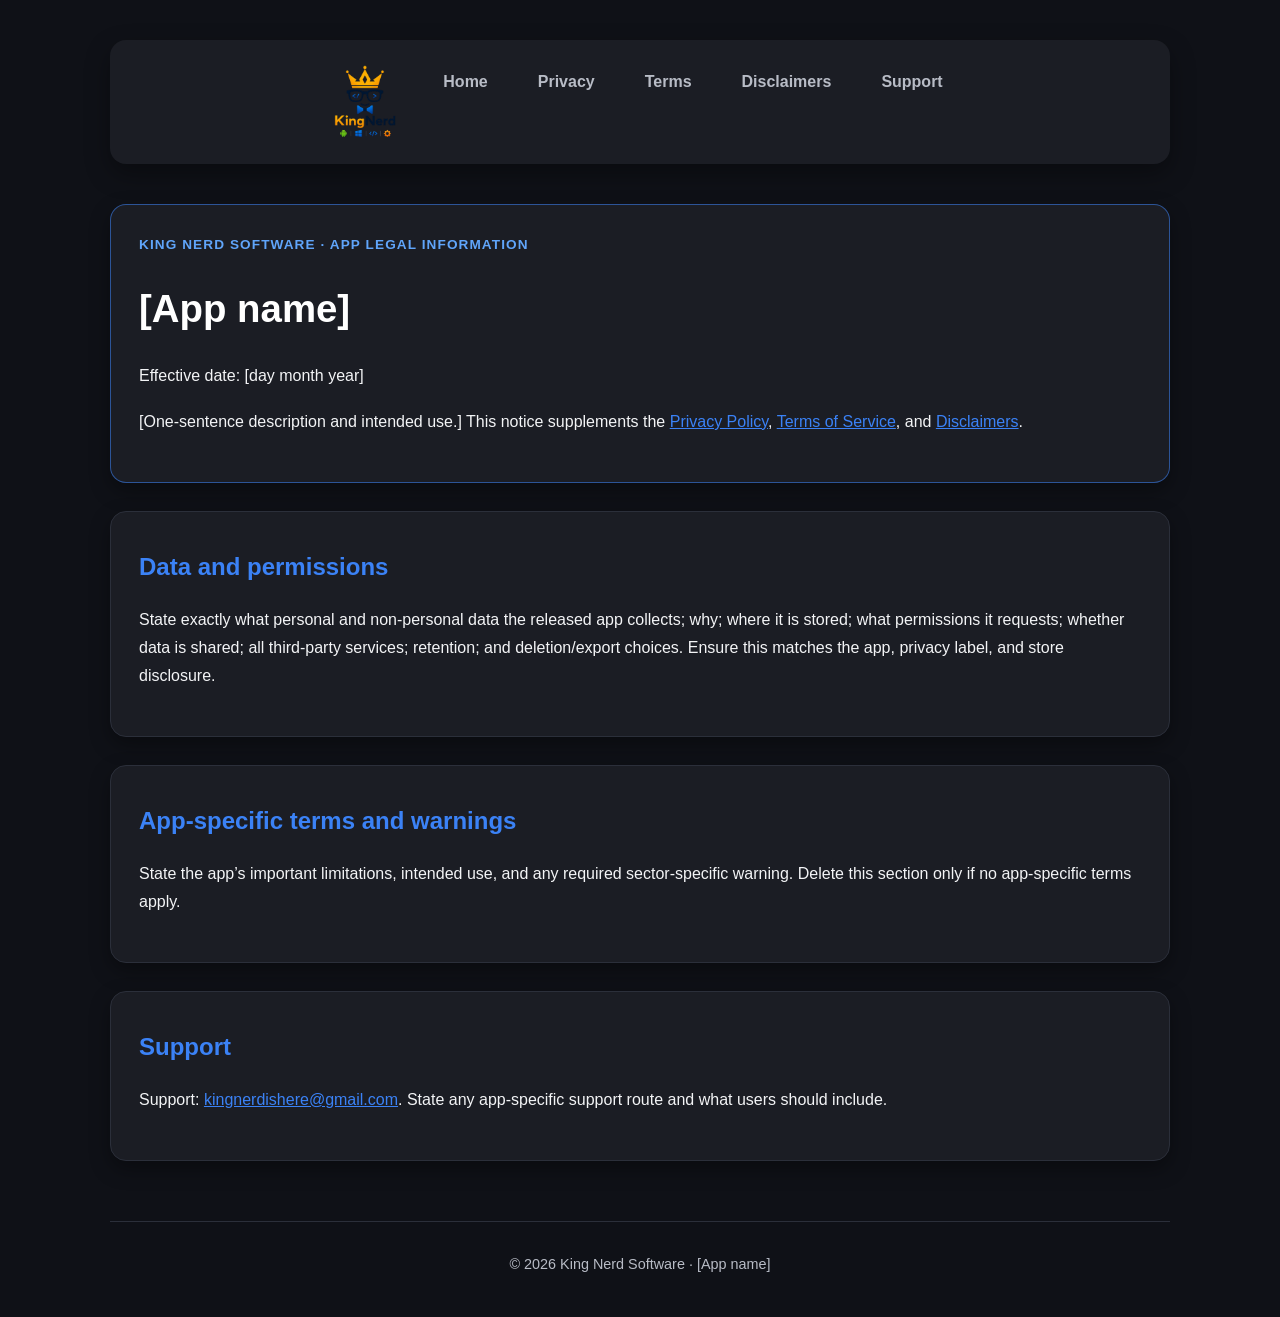
==== app-template.html @ 2a874e18 "V1.0 new version with logo" ====
<!doctype html>
<html lang="en"><head><meta charset="utf-8"><meta name="viewport" content="width=device-width, initial-scale=1"><meta name="description" content="[App name] legal information."><title>[App name] | King Nerd Software</title><link rel="stylesheet" href="css/style.css"></head>
<body><nav aria-label="Primary navigation"><a class="brand-logo" href="index.html" aria-label="King Nerd Software home"><img src="images/King nerd software.png" alt="King Nerd Software"></a><a href="index.html">Home</a><a href="privacy.html">Privacy</a><a href="terms.html">Terms</a><a href="disclaimer.html">Disclaimers</a><a href="support.html">Support</a></nav><main>
<section class="card hero"><p class="eyebrow">King Nerd Software · App legal information</p><h1>[App name]</h1><p>Effective date: [day month year]</p><p>[One-sentence description and intended use.] This notice supplements the <a href="privacy.html">Privacy Policy</a>, <a href="terms.html">Terms of Service</a>, and <a href="disclaimer.html">Disclaimers</a>.</p></section>
<section class="card"><h2>Data and permissions</h2><p>State exactly what personal and non-personal data the released app collects; why; where it is stored; what permissions it requests; whether data is shared; all third-party services; retention; and deletion/export choices. Ensure this matches the app, privacy label, and store disclosure.</p></section>
<section class="card"><h2>App-specific terms and warnings</h2><p>State the app’s important limitations, intended use, and any required sector-specific warning. Delete this section only if no app-specific terms apply.</p></section>
<section class="card"><h2>Support</h2><p>Support: <a href="mailto:kingnerdishere@gmail.com?subject=[App%20name]%20Support">kingnerdishere@gmail.com</a>. State any app-specific support route and what users should include.</p></section>
</main><footer>© 2026 King Nerd Software · [App name]</footer></body></html>
---- css/style.css ----
/* ==========================================================
   KingNerd Legal Center
   Modern Responsive Dark Theme
   ========================================================== */

:root {

    --bg: #0f1117;
    --card: #1b1d24;
    --card-hover: #242733;

    --primary: #3b82f6;
    --primary-hover: #60a5fa;

    --text: #f3f4f6;
    --secondary: #b8bcc6;

    --border: #2b2f3a;

    --shadow: rgba(0,0,0,.35);

    --radius: 16px;

    --max-width: 1100px;
}

/* ========================================================== */

* {

    margin: 0;
    padding: 0;
    box-sizing: border-box;

}

/* ========================================================== */

html {

    scroll-behavior: smooth;

}

/* ========================================================== */

body {

    background: var(--bg);

    color: var(--text);

    font-family:

        "Segoe UI",
        Roboto,
        Arial,
        sans-serif;

    line-height: 1.75;

    max-width: var(--max-width);

    margin: auto;

    padding: 40px 20px;

}

/* ========================================================== */

nav {

    display: flex;

    flex-wrap: wrap;

    justify-content: center;

    gap: 18px;

    margin-bottom: 40px;

    padding: 18px;

    background: var(--card);

    border-radius: var(--radius);

    box-shadow: 0 10px 25px var(--shadow);

}

/* ========================================================== */

nav a {

    color: var(--secondary);

    text-decoration: none;

    font-weight: 600;

    transition: .25s;

    padding: 10px 16px;

    border-radius: 10px;

}

nav a:hover {

    background: var(--primary);

    color: white;

}

nav .brand-logo {
    display: flex;
    align-items: center;
    padding: 0;
}

nav .brand-logo:hover {
    background: transparent;
}

.brand-logo img {
    display: block;
    width: 88px;
    height: 88px;
    object-fit: contain;
}

nav a[aria-current="page"] {
    background: var(--primary);
    color: white;
}

/* ========================================================== */

.card {

    background: var(--card);

    padding: 28px;

    margin-bottom: 28px;

    border-radius: var(--radius);

    border: 1px solid var(--border);

    box-shadow: 0 8px 20px var(--shadow);

    transition: .25s;

}

.card:hover {

    transform: translateY(-3px);

    background: var(--card-hover);

}

.hero {
    border-color: rgba(59, 130, 246, .55);
}

.eyebrow {
    color: var(--primary-hover);
    font-size: .85rem;
    font-weight: 700;
    letter-spacing: .08em;
    text-transform: uppercase;
}

.app-grid {
    display: grid;
    grid-template-columns: repeat(auto-fit, minmax(220px, 1fr));
    gap: 18px;
    margin-bottom: 20px;
}

.app-card {
    padding: 20px;
    background: rgba(255, 255, 255, .03);
    border: 1px solid var(--border);
    border-radius: 12px;
}

.muted {
    color: var(--secondary);
}

/* ========================================================== */

h1 {

    font-size: 2.4rem;

    margin-bottom: 20px;

    color: white;

}

h2 {

    color: var(--primary);

    margin-bottom: 18px;

    margin-top: 6px;

}

h3 {

    margin-top: 20px;

    margin-bottom: 10px;

}

/* ========================================================== */

p {

    margin-bottom: 18px;

}

/* ========================================================== */

ul {

    margin-left: 24px;

    margin-bottom: 20px;

}

li {

    margin-bottom: 10px;

}

/* ========================================================== */

a {

    color: var(--primary);

}

a:hover {

    color: var(--primary-hover);

}

/* ========================================================== */

strong {

    color: white;

}

/* ========================================================== */

footer {

    margin-top: 60px;

    padding-top: 30px;

    border-top: 1px solid var(--border);

    text-align: center;

    color: var(--secondary);

    font-size: .9rem;

}

/* ========================================================== */

code {

    background: #2d2f36;

    padding: 3px 8px;

    border-radius: 6px;

    font-family: Consolas, monospace;

}

/* ========================================================== */

table {

    width: 100%;

    border-collapse: collapse;

    margin-top: 20px;

    margin-bottom: 20px;

}

th {

    background: var(--primary);

    color: white;

    padding: 14px;

}

td {

    padding: 14px;

    border-bottom: 1px solid var(--border);

}

tr:hover {

    background: rgba(255,255,255,.03);

}

/* ========================================================== */

blockquote {

    border-left: 5px solid var(--primary);

    padding-left: 18px;

    margin: 20px 0;

    color: var(--secondary);

    font-style: italic;

}

/* ========================================================== */

hr {

    border: none;

    height: 1px;

    background: var(--border);

    margin: 35px 0;

}

/* ========================================================== */

.button {

    display: inline-block;

    background: var(--primary);

    color: white;

    padding: 12px 22px;

    border-radius: 12px;

    text-decoration: none;

    transition: .25s;

    font-weight: 600;

}

.button:hover {

    background: var(--primary-hover);

    color: white;

}

/* ========================================================== */

@media (max-width:900px){

    body{

        padding:20px;

    }

    nav{

        justify-content:flex-start;

    }

}

/* ========================================================== */

@media (max-width:600px){

    h1{

        font-size:2rem;

    }

    .card{

        padding:20px;

    }

    nav{

        flex-direction:column;

        align-items:stretch;

    }

    nav a{

        text-align:center;

    }

    nav .brand-logo {
        align-self: center;
    }

}

/* ========================================================== */

::selection{

    background:var(--primary);

    color:white;

}

/* ========================================================== */

::-webkit-scrollbar{

    width:10px;

}

::-webkit-scrollbar-thumb{

    background:#3b82f6;

    border-radius:20px;

}

::-webkit-scrollbar-track{

    background:#171922;

}

/* ========================================================== */
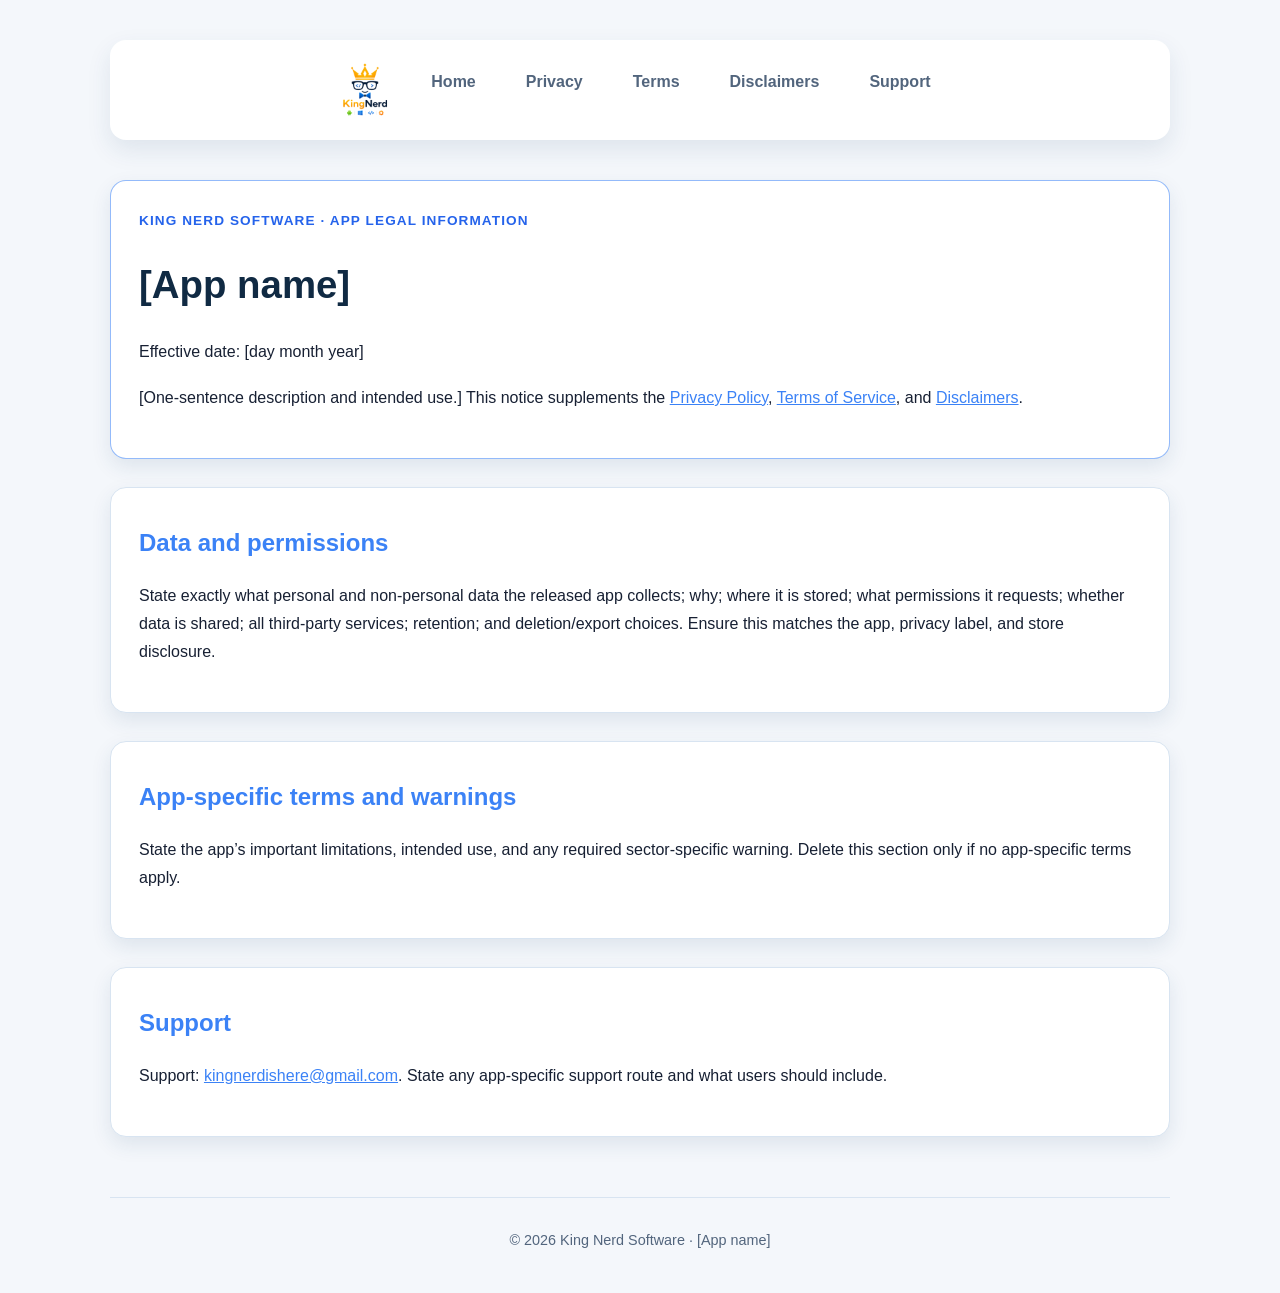
==== commit 8e87fa97: "V1.1 new graphics" ====
--- a/app-template.html
+++ b/app-template.html
@@ -1,6 +1,6 @@
 <!doctype html>
 <html lang="en"><head><meta charset="utf-8"><meta name="viewport" content="width=device-width, initial-scale=1"><meta name="description" content="[App name] legal information."><title>[App name] | King Nerd Software</title><link rel="stylesheet" href="css/style.css"></head>
-<body><nav aria-label="Primary navigation"><a class="brand-logo" href="index.html" aria-label="King Nerd Software home"><img src="images/King nerd software.png" alt="King Nerd Software"></a><a href="index.html">Home</a><a href="privacy.html">Privacy</a><a href="terms.html">Terms</a><a href="disclaimer.html">Disclaimers</a><a href="support.html">Support</a></nav><main>
+<body><nav aria-label="Primary navigation"><a class="brand-logo" href="index.html" aria-label="King Nerd Software home"><img src="images/King Nerd icon-transparent.png" alt="King Nerd Software"></a><a href="index.html">Home</a><a href="privacy.html">Privacy</a><a href="terms.html">Terms</a><a href="disclaimer.html">Disclaimers</a><a href="support.html">Support</a></nav><main>
 <section class="card hero"><p class="eyebrow">King Nerd Software · App legal information</p><h1>[App name]</h1><p>Effective date: [day month year]</p><p>[One-sentence description and intended use.] This notice supplements the <a href="privacy.html">Privacy Policy</a>, <a href="terms.html">Terms of Service</a>, and <a href="disclaimer.html">Disclaimers</a>.</p></section>
 <section class="card"><h2>Data and permissions</h2><p>State exactly what personal and non-personal data the released app collects; why; where it is stored; what permissions it requests; whether data is shared; all third-party services; retention; and deletion/export choices. Ensure this matches the app, privacy label, and store disclosure.</p></section>
 <section class="card"><h2>App-specific terms and warnings</h2><p>State the app’s important limitations, intended use, and any required sector-specific warning. Delete this section only if no app-specific terms apply.</p></section>
--- a/css/style.css
+++ b/css/style.css
@@ -1,23 +1,23 @@
 /* ==========================================================
-   KingNerd Legal Center
-   Modern Responsive Dark Theme
+   King Nerd Software Legal Center
+   Modern Responsive Light Theme
    ========================================================== */
 
 :root {
 
-    --bg: #0f1117;
-    --card: #1b1d24;
-    --card-hover: #242733;
+    --bg: #f4f7fb;
+    --card: #ffffff;
+    --card-hover: #f8fbff;
 
     --primary: #3b82f6;
-    --primary-hover: #60a5fa;
-
-    --text: #f3f4f6;
-    --secondary: #b8bcc6;
-
-    --border: #2b2f3a;
-
-    --shadow: rgba(0,0,0,.35);
+    --primary-hover: #2563eb;
+
+    --text: #172033;
+    --secondary: #52657d;
+
+    --border: #d8e4f1;
+
+    --shadow: rgba(30, 64, 110, .10);
 
     --radius: 16px;
 
@@ -129,8 +129,8 @@
 
 .brand-logo img {
     display: block;
-    width: 88px;
-    height: 88px;
+    width: 64px;
+    height: 64px;
     object-fit: contain;
 }
 
@@ -188,7 +188,7 @@
 
 .app-card {
     padding: 20px;
-    background: rgba(255, 255, 255, .03);
+    background: #f5f9ff;
     border: 1px solid var(--border);
     border-radius: 12px;
 }
@@ -205,126 +205,126 @@
 
     margin-bottom: 20px;
 
+    color: #102a43;
+
+}
+
+h2 {
+
+    color: var(--primary);
+
+    margin-bottom: 18px;
+
+    margin-top: 6px;
+
+}
+
+h3 {
+
+    margin-top: 20px;
+
+    margin-bottom: 10px;
+
+}
+
+/* ========================================================== */
+
+p {
+
+    margin-bottom: 18px;
+
+}
+
+/* ========================================================== */
+
+ul {
+
+    margin-left: 24px;
+
+    margin-bottom: 20px;
+
+}
+
+li {
+
+    margin-bottom: 10px;
+
+}
+
+/* ========================================================== */
+
+a {
+
+    color: var(--primary);
+
+}
+
+a:hover {
+
+    color: var(--primary-hover);
+
+}
+
+/* ========================================================== */
+
+strong {
+
+    color: #102a43;
+
+}
+
+/* ========================================================== */
+
+footer {
+
+    margin-top: 60px;
+
+    padding-top: 30px;
+
+    border-top: 1px solid var(--border);
+
+    text-align: center;
+
+    color: var(--secondary);
+
+    font-size: .9rem;
+
+}
+
+/* ========================================================== */
+
+code {
+
+    background: #e8f0fa;
+
+    padding: 3px 8px;
+
+    border-radius: 6px;
+
+    font-family: Consolas, monospace;
+
+}
+
+/* ========================================================== */
+
+table {
+
+    width: 100%;
+
+    border-collapse: collapse;
+
+    margin-top: 20px;
+
+    margin-bottom: 20px;
+
+}
+
+th {
+
+    background: var(--primary);
+
     color: white;
 
-}
-
-h2 {
-
-    color: var(--primary);
-
-    margin-bottom: 18px;
-
-    margin-top: 6px;
-
-}
-
-h3 {
-
-    margin-top: 20px;
-
-    margin-bottom: 10px;
-
-}
-
-/* ========================================================== */
-
-p {
-
-    margin-bottom: 18px;
-
-}
-
-/* ========================================================== */
-
-ul {
-
-    margin-left: 24px;
-
-    margin-bottom: 20px;
-
-}
-
-li {
-
-    margin-bottom: 10px;
-
-}
-
-/* ========================================================== */
-
-a {
-
-    color: var(--primary);
-
-}
-
-a:hover {
-
-    color: var(--primary-hover);
-
-}
-
-/* ========================================================== */
-
-strong {
-
-    color: white;
-
-}
-
-/* ========================================================== */
-
-footer {
-
-    margin-top: 60px;
-
-    padding-top: 30px;
-
-    border-top: 1px solid var(--border);
-
-    text-align: center;
-
-    color: var(--secondary);
-
-    font-size: .9rem;
-
-}
-
-/* ========================================================== */
-
-code {
-
-    background: #2d2f36;
-
-    padding: 3px 8px;
-
-    border-radius: 6px;
-
-    font-family: Consolas, monospace;
-
-}
-
-/* ========================================================== */
-
-table {
-
-    width: 100%;
-
-    border-collapse: collapse;
-
-    margin-top: 20px;
-
-    margin-bottom: 20px;
-
-}
-
-th {
-
-    background: var(--primary);
-
-    color: white;
-
     padding: 14px;
 
 }
@@ -339,7 +339,7 @@
 
 tr:hover {
 
-    background: rgba(255,255,255,.03);
+    background: #f3f8ff;
 
 }
 
@@ -485,8 +485,16 @@
 
 ::-webkit-scrollbar-track{
 
-    background:#171922;
-
-}
-
-/* ========================================================== */
+    background:#eaf1f8;
+
+}
+
+.contact-logo {
+    display: block;
+    width: min(190px, 100%);
+    height: auto;
+    margin: 24px auto 0;
+    border-radius: 12px;
+}
+
+/* ========================================================== */
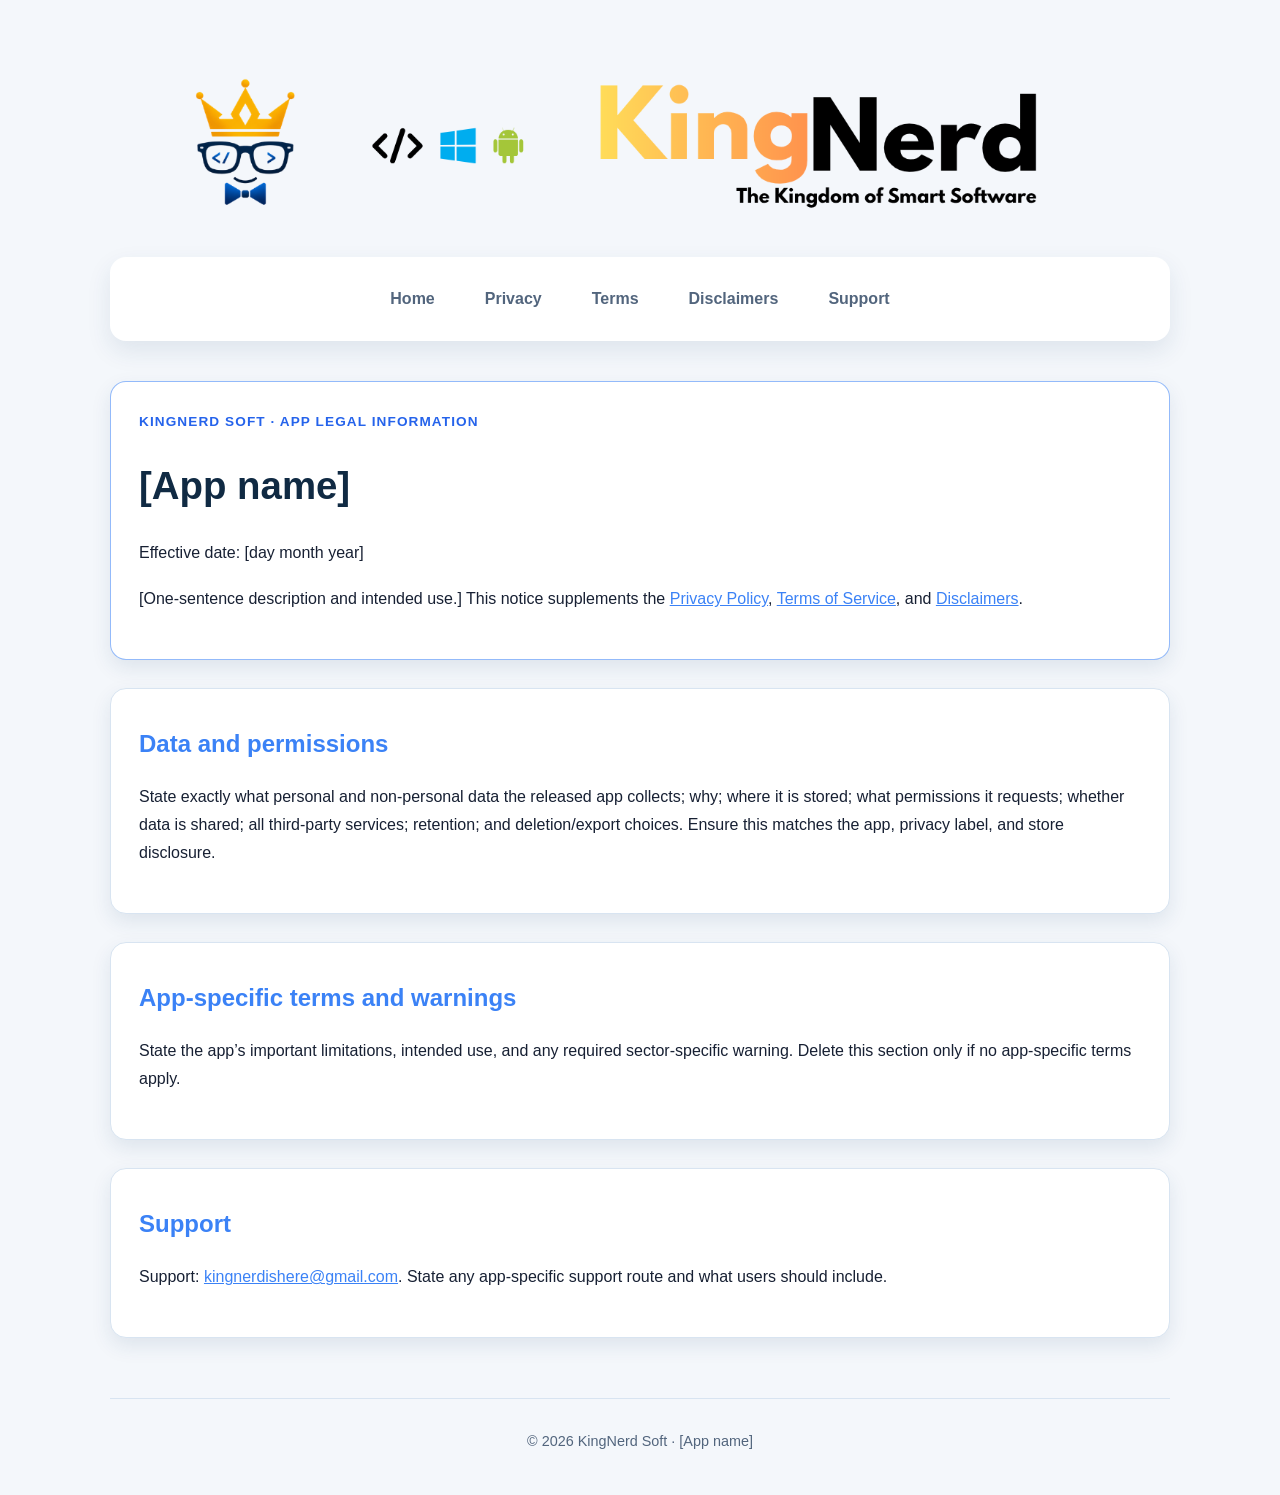
==== commit 343567eb: "V1.04" ====
--- a/app-template.html
+++ b/app-template.html
@@ -1,8 +1,46 @@
 <!doctype html>
-<html lang="en"><head><meta charset="utf-8"><meta name="viewport" content="width=device-width, initial-scale=1"><meta name="description" content="[App name] legal information."><title>[App name] | King Nerd Software</title><link rel="stylesheet" href="css/style.css"></head>
-<body><nav aria-label="Primary navigation"><a class="brand-logo" href="index.html" aria-label="King Nerd Software home"><img src="images/King Nerd icon-transparent.png" alt="King Nerd Software"></a><a href="index.html">Home</a><a href="privacy.html">Privacy</a><a href="terms.html">Terms</a><a href="disclaimer.html">Disclaimers</a><a href="support.html">Support</a></nav><main>
-<section class="card hero"><p class="eyebrow">King Nerd Software · App legal information</p><h1>[App name]</h1><p>Effective date: [day month year]</p><p>[One-sentence description and intended use.] This notice supplements the <a href="privacy.html">Privacy Policy</a>, <a href="terms.html">Terms of Service</a>, and <a href="disclaimer.html">Disclaimers</a>.</p></section>
-<section class="card"><h2>Data and permissions</h2><p>State exactly what personal and non-personal data the released app collects; why; where it is stored; what permissions it requests; whether data is shared; all third-party services; retention; and deletion/export choices. Ensure this matches the app, privacy label, and store disclosure.</p></section>
-<section class="card"><h2>App-specific terms and warnings</h2><p>State the app’s important limitations, intended use, and any required sector-specific warning. Delete this section only if no app-specific terms apply.</p></section>
-<section class="card"><h2>Support</h2><p>Support: <a href="mailto:kingnerdishere@gmail.com?subject=[App%20name]%20Support">kingnerdishere@gmail.com</a>. State any app-specific support route and what users should include.</p></section>
-</main><footer>© 2026 King Nerd Software · [App name]</footer></body></html>
+<html lang="en">
+
+<head>
+    <meta charset="utf-8">
+    <meta name="viewport" content="width=device-width, initial-scale=1">
+    <meta name="description" content="[App name] legal information.">
+    <title>[App name] | KingNerd Soft</title>
+    <link rel="stylesheet" href="css/style.css">
+</head>
+
+<body>
+    <header class="site-header"><img src="images/Website header design SLIM2.png" alt="King Nerd Software — Windows and Android applications"></header>
+    <nav aria-label="Primary navigation"><a href="index.html">Home</a><a href="privacy.html">Privacy</a><a
+            href="terms.html">Terms</a><a href="disclaimer.html">Disclaimers</a><a href="support.html">Support</a></nav>
+    <main>
+        <section class="card hero">
+            <p class="eyebrow">KingNerd Soft · App legal information</p>
+            <h1>[App name]</h1>
+            <p>Effective date: [day month year]</p>
+            <p>[One-sentence description and intended use.] This notice supplements the <a href="privacy.html">Privacy
+                    Policy</a>, <a href="terms.html">Terms of Service</a>, and <a
+                    href="disclaimer.html">Disclaimers</a>.</p>
+        </section>
+        <section class="card">
+            <h2>Data and permissions</h2>
+            <p>State exactly what personal and non-personal data the released app collects; why; where it is stored;
+                what permissions it requests; whether data is shared; all third-party services; retention; and
+                deletion/export choices. Ensure this matches the app, privacy label, and store disclosure.</p>
+        </section>
+        <section class="card">
+            <h2>App-specific terms and warnings</h2>
+            <p>State the app’s important limitations, intended use, and any required sector-specific warning. Delete
+                this section only if no app-specific terms apply.</p>
+        </section>
+        <section class="card">
+            <h2>Support</h2>
+            <p>Support: <a
+                    href="mailto:kingnerdishere@gmail.com?subject=[App%20name]%20Support">kingnerdishere@gmail.com</a>.
+                State any app-specific support route and what users should include.</p>
+        </section>
+    </main>
+    <footer>© 2026 KingNerd Soft · [App name]</footer>
+</body>
+
+</html>
--- a/css/style.css
+++ b/css/style.css
@@ -69,6 +69,18 @@
 
 /* ========================================================== */
 
+.site-header {
+    margin-bottom: 20px;
+}
+
+.site-header img {
+    display: block;
+    width: 100%;
+    height: auto;
+}
+
+/* ========================================================== */
+
 nav {
 
     display: flex;
@@ -115,23 +127,6 @@
 
     color: white;
 
-}
-
-nav .brand-logo {
-    display: flex;
-    align-items: center;
-    padding: 0;
-}
-
-nav .brand-logo:hover {
-    background: transparent;
-}
-
-.brand-logo img {
-    display: block;
-    width: 64px;
-    height: 64px;
-    object-fit: contain;
 }
 
 nav a[aria-current="page"] {
@@ -405,96 +400,84 @@
 
 /* ========================================================== */
 
-@media (max-width:900px){
-
-    body{
-
-        padding:20px;
-
-    }
-
-    nav{
-
-        justify-content:flex-start;
-
-    }
-
-}
-
-/* ========================================================== */
-
-@media (max-width:600px){
-
-    h1{
-
-        font-size:2rem;
-
-    }
-
-    .card{
-
-        padding:20px;
-
-    }
-
-    nav{
-
-        flex-direction:column;
-
-        align-items:stretch;
-
-    }
-
-    nav a{
-
-        text-align:center;
-
-    }
-
-    nav .brand-logo {
-        align-self: center;
-    }
-
-}
-
-/* ========================================================== */
-
-::selection{
-
-    background:var(--primary);
-
-    color:white;
-
-}
-
-/* ========================================================== */
-
-::-webkit-scrollbar{
-
-    width:10px;
-
-}
-
-::-webkit-scrollbar-thumb{
-
-    background:#3b82f6;
-
-    border-radius:20px;
-
-}
-
-::-webkit-scrollbar-track{
-
-    background:#eaf1f8;
-
-}
-
-.contact-logo {
-    display: block;
-    width: min(190px, 100%);
-    height: auto;
-    margin: 24px auto 0;
-    border-radius: 12px;
-}
-
-/* ========================================================== */
+@media (max-width:900px) {
+
+    body {
+
+        padding: 20px;
+
+    }
+
+    nav {
+
+        justify-content: flex-start;
+
+    }
+
+}
+
+/* ========================================================== */
+
+@media (max-width:600px) {
+
+    h1 {
+
+        font-size: 2rem;
+
+    }
+
+    .card {
+
+        padding: 20px;
+
+    }
+
+    nav {
+
+        flex-direction: column;
+
+        align-items: stretch;
+
+    }
+
+    nav a {
+
+        text-align: center;
+
+    }
+
+}
+
+/* ========================================================== */
+
+::selection {
+
+    background: var(--primary);
+
+    color: white;
+
+}
+
+/* ========================================================== */
+
+::-webkit-scrollbar {
+
+    width: 10px;
+
+}
+
+::-webkit-scrollbar-thumb {
+
+    background: #3b82f6;
+
+    border-radius: 20px;
+
+}
+
+::-webkit-scrollbar-track {
+
+    background: #eaf1f8;
+
+}
+
+/* ========================================================== */
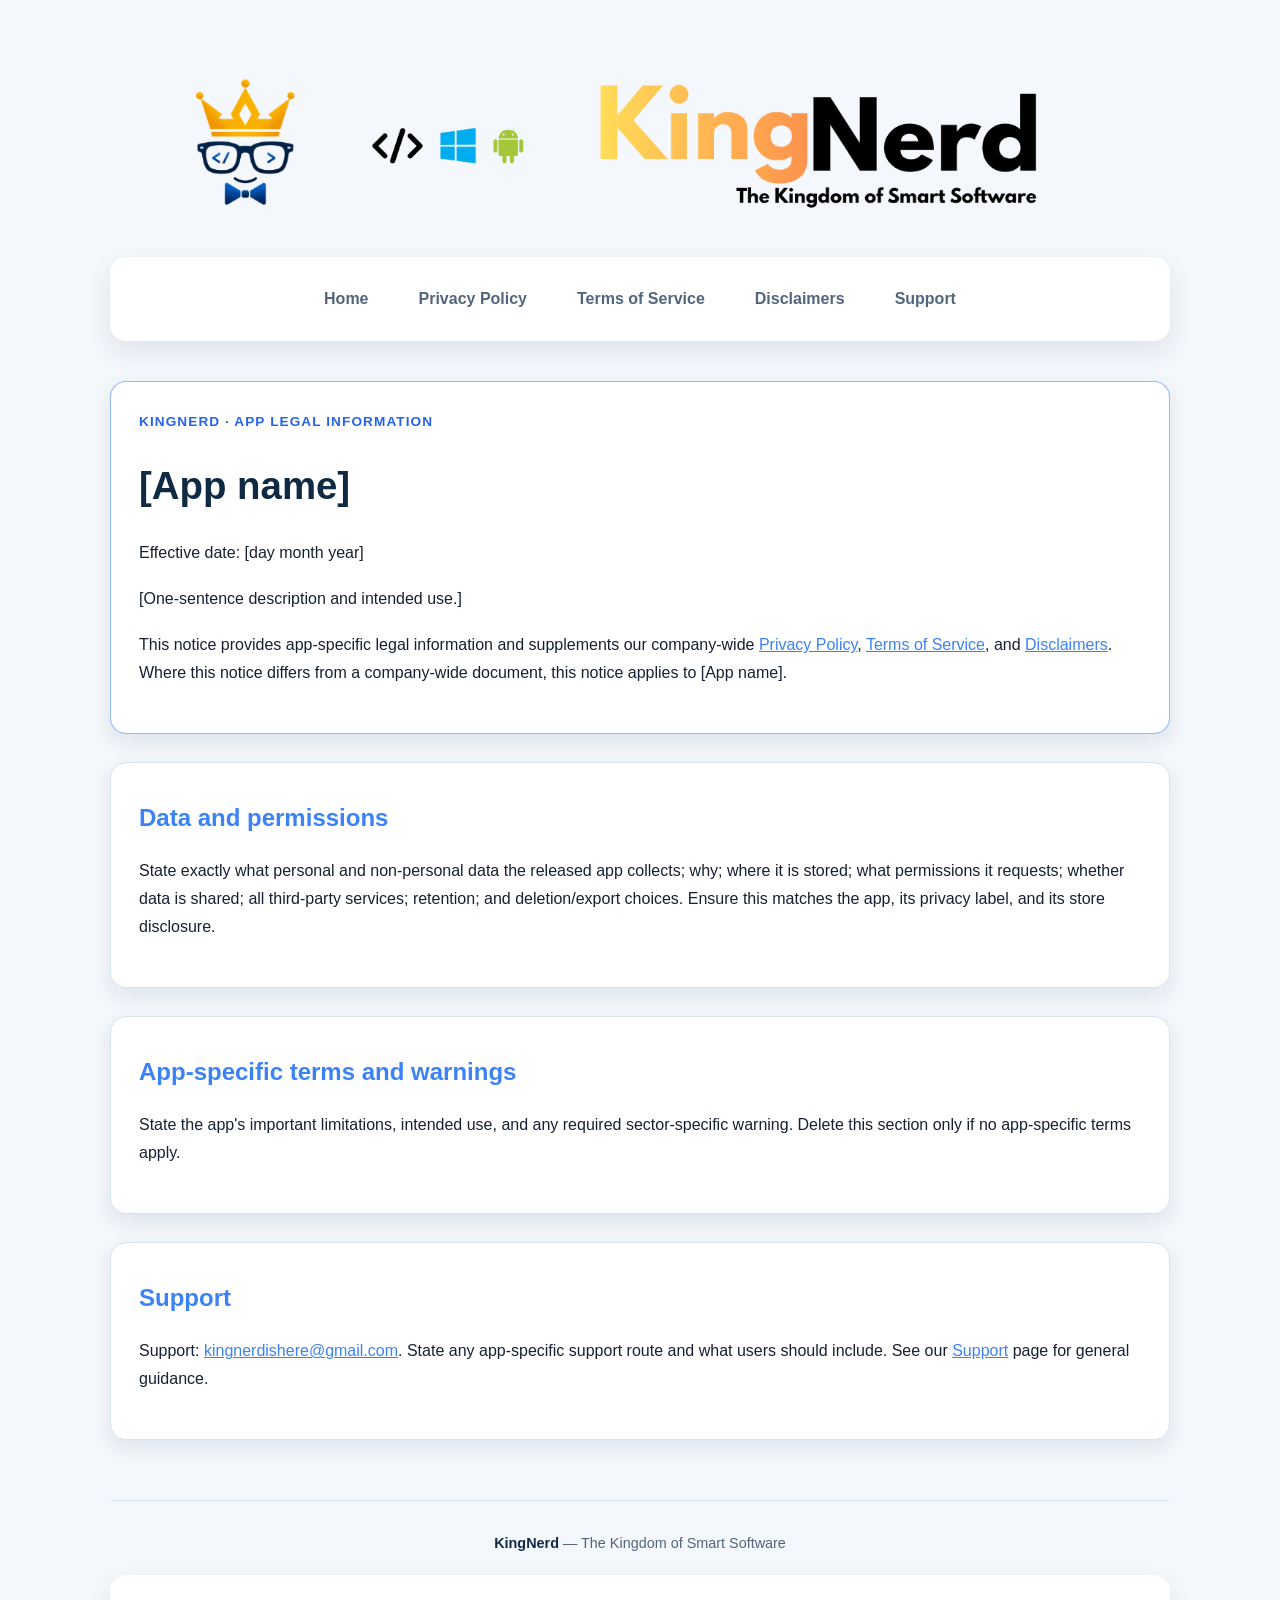
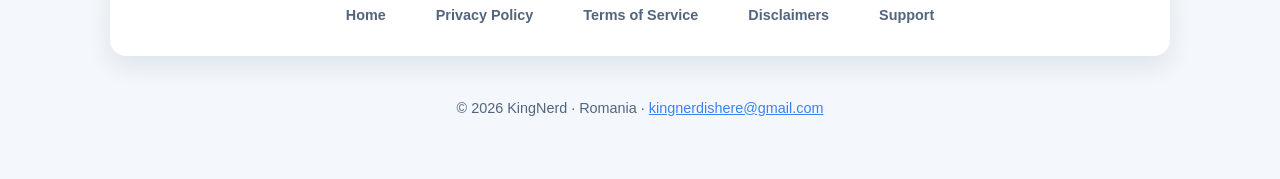
==== commit 47c49f90: "V1.09 Edits for Homeperty" ====
--- a/app-template.html
+++ b/app-template.html
@@ -1,46 +1,81 @@
+<!--
+  Template for a new app's legal page.
+
+  Use this template as-is for simple apps whose data practices are fully covered by the
+  company-wide Privacy Policy / Terms / Disclaimers (see privacy.html, terms.html, disclaimer.html) —
+  this is what theta-pilot.html does.
+
+  If the app has its own accounts, subscriptions, or cloud-stored data (like HomePerty), instead
+  create three pages: "<app>.html" (this template, as an overview/hub), plus "<app>-privacy.html" and
+  "<app>-terms.html" with the app's own complete Privacy Policy and Terms of Service. See
+  homeperty.html, homeperty-privacy.html, and homeperty-terms.html for that fuller pattern.
+
+  Either way, add the new app to the "Applications" grid in index.html.
+-->
 <!doctype html>
 <html lang="en">
 
 <head>
-    <meta charset="utf-8">
-    <meta name="viewport" content="width=device-width, initial-scale=1">
-    <meta name="description" content="[App name] legal information.">
-    <title>[App name] | KingNerd Soft</title>
-    <link rel="stylesheet" href="css/style.css">
+  <meta charset="utf-8">
+  <meta name="viewport" content="width=device-width, initial-scale=1">
+  <meta name="description" content="[App name] legal information.">
+  <title>[App name] | KingNerd</title>
+  <link rel="stylesheet" href="css/style.css">
 </head>
 
 <body>
-    <header class="site-header"><img src="images/Website header design SLIM2.png" alt="King Nerd Software — Windows and Android applications"></header>
-    <nav aria-label="Primary navigation"><a href="index.html">Home</a><a href="privacy.html">Privacy</a><a
-            href="terms.html">Terms</a><a href="disclaimer.html">Disclaimers</a><a href="support.html">Support</a></nav>
-    <main>
-        <section class="card hero">
-            <p class="eyebrow">KingNerd Soft · App legal information</p>
-            <h1>[App name]</h1>
-            <p>Effective date: [day month year]</p>
-            <p>[One-sentence description and intended use.] This notice supplements the <a href="privacy.html">Privacy
-                    Policy</a>, <a href="terms.html">Terms of Service</a>, and <a
-                    href="disclaimer.html">Disclaimers</a>.</p>
-        </section>
-        <section class="card">
-            <h2>Data and permissions</h2>
-            <p>State exactly what personal and non-personal data the released app collects; why; where it is stored;
-                what permissions it requests; whether data is shared; all third-party services; retention; and
-                deletion/export choices. Ensure this matches the app, privacy label, and store disclosure.</p>
-        </section>
-        <section class="card">
-            <h2>App-specific terms and warnings</h2>
-            <p>State the app’s important limitations, intended use, and any required sector-specific warning. Delete
-                this section only if no app-specific terms apply.</p>
-        </section>
-        <section class="card">
-            <h2>Support</h2>
-            <p>Support: <a
-                    href="mailto:kingnerdishere@gmail.com?subject=[App%20name]%20Support">kingnerdishere@gmail.com</a>.
-                State any app-specific support route and what users should include.</p>
-        </section>
-    </main>
-    <footer>© 2026 KingNerd Soft · [App name]</footer>
+  <header class="site-header"><img src="images/Website header design SLIM2.png" alt="KingNerd — Windows and Android applications"></header>
+  <nav aria-label="Primary navigation">
+    <a href="index.html">Home</a>
+    <a href="privacy.html">Privacy Policy</a>
+    <a href="terms.html">Terms of Service</a>
+    <a href="disclaimer.html">Disclaimers</a>
+    <a href="support.html">Support</a>
+  </nav>
+  <main>
+    <section class="card hero">
+      <p class="eyebrow">KingNerd · App legal information</p>
+      <h1>[App name]</h1>
+      <p class="doc-meta">Effective date: [day month year]</p>
+      <p class="lead">[One-sentence description and intended use.]</p>
+      <p>This notice provides app-specific legal information and supplements our company-wide
+        <a href="privacy.html">Privacy Policy</a>, <a href="terms.html">Terms of Service</a>, and
+        <a href="disclaimer.html">Disclaimers</a>. Where this notice differs from a company-wide document, this
+        notice applies to [App name].</p>
+    </section>
+
+    <section class="card">
+      <h2>Data and permissions</h2>
+      <p>State exactly what personal and non-personal data the released app collects; why; where it is stored; what
+        permissions it requests; whether data is shared; all third-party services; retention; and deletion/export
+        choices. Ensure this matches the app, its privacy label, and its store disclosure.</p>
+    </section>
+
+    <section class="card">
+      <h2>App-specific terms and warnings</h2>
+      <p>State the app's important limitations, intended use, and any required sector-specific warning. Delete this
+        section only if no app-specific terms apply.</p>
+    </section>
+
+    <section class="card">
+      <h2>Support</h2>
+      <p>Support: <a href="mailto:kingnerdishere@gmail.com?subject=[App%20name]%20Support">kingnerdishere@gmail.com</a>.
+        State any app-specific support route and what users should include. See our
+        <a href="support.html">Support</a> page for general guidance.</p>
+    </section>
+  </main>
+
+  <footer>
+    <p class="footer-brand"><strong>KingNerd</strong> — The Kingdom of Smart Software</p>
+    <nav class="footer-nav" aria-label="Footer navigation">
+      <a href="index.html">Home</a>
+      <a href="privacy.html">Privacy Policy</a>
+      <a href="terms.html">Terms of Service</a>
+      <a href="disclaimer.html">Disclaimers</a>
+      <a href="support.html">Support</a>
+    </nav>
+    <p class="footer-legal">© 2026 KingNerd · Romania · <a href="mailto:kingnerdishere@gmail.com">kingnerdishere@gmail.com</a></p>
+  </footer>
 </body>
 
 </html>
